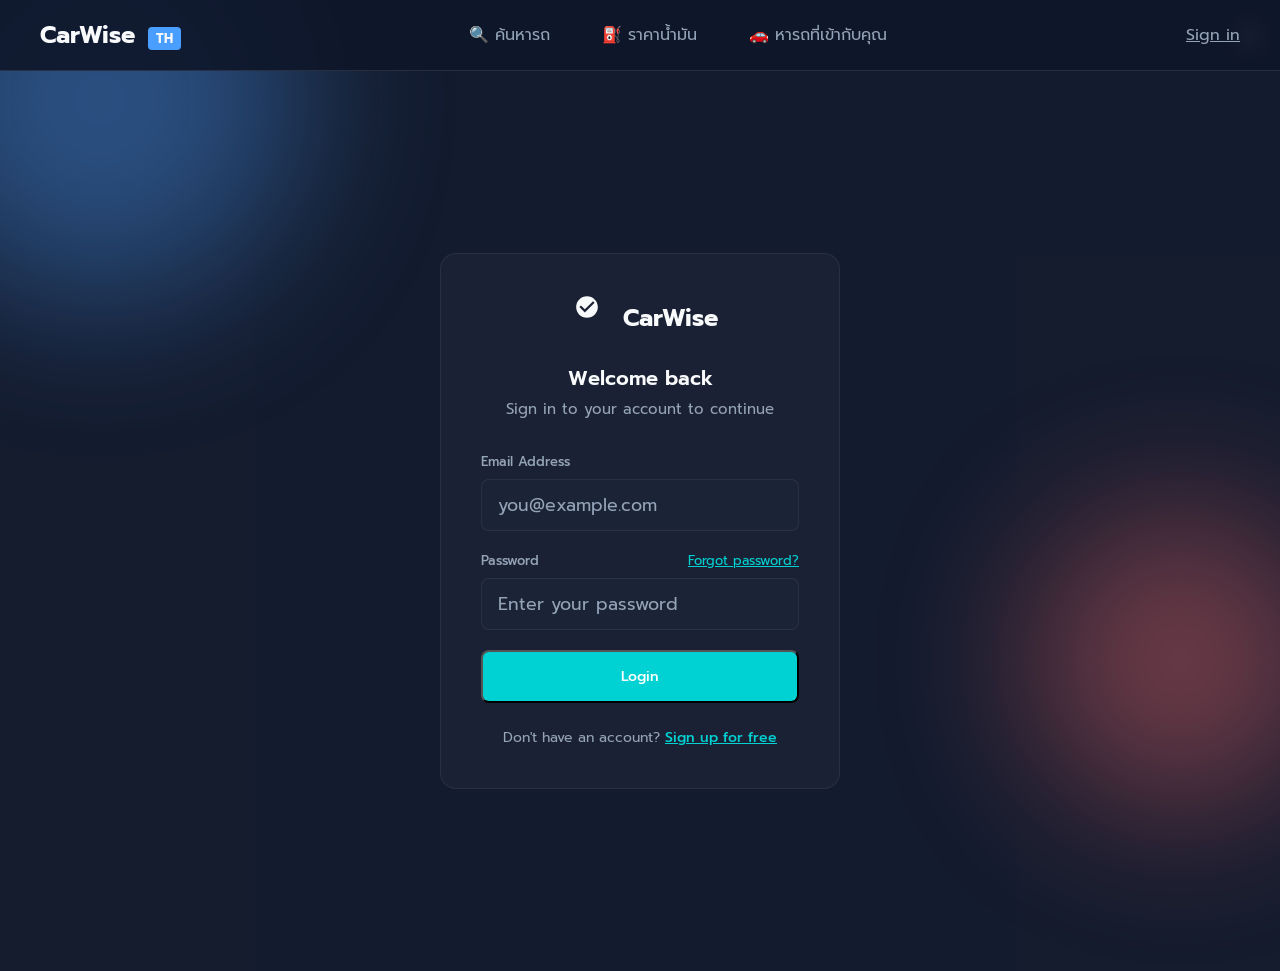
==== login.html @ 29c1f24d "Add files via upload" ====
<!DOCTYPE html>
<html lang="th">

<head>
    <meta charset="UTF-8">
    <meta name="viewport" content="width=device-width, initial-scale=1.0">
    <title>CarWise - อัพเดทราคาน้ำมัน</title>
    <link href="https://fonts.googleapis.com/css2?family=Prompt:wght@300;400;500;600&display=swap" rel="stylesheet">
    <link rel="stylesheet" href="style.css">
</head>

<body>
    <div class="bg-orb orb-1"></div>
    <div class="bg-orb orb-2"></div>

    <div class="mobile-menu-overlay" onclick="closeMobileMenu()"></div>
    <div class="mobile-menu" id="mobileMenu">
        <div class="mobile-menu-header">
            <a href="index.html" class="logo">
                <div class="logo-icon">
                    <svg viewBox="0 0 24 24" fill="currentColor">
                        <path d="M12 2C6.48 2 2 6.48 2 12s4.48 10 10 10 10-4.48 10-10S17.52 2 12 2zm-2 15l-5-5 1.41-1.41L10 14.17l7.59-7.59L19 8l-9 9z"/>
                    </svg>
                </div>
                CarWise
            </a>
            <button class="mobile-menu-close" onclick="closeMobileMenu()">✕</button>
        </div>
        <nav class="mobile-menu-nav">
            <a href="index.html">🔍 ค้นหารถ</a>
            <a href="oil.html">⛽ ราคาน้ำมัน</a>
            <a href="quiz.html">🚗 หารถที่เข้ากับคุณ</a>
        </nav>
        <div class="mobile-menu-footer">
            <div id="mobileUserInfo" style="font-size:0.9rem;color:var(--text-secondary);">CarWise</div>
        </div>
    </div>

    <nav class="navbar">
        <div class="logo">CarWise <span class="badge">TH</span></div>
        <div class="nav-menu">
            <a href="index.html" class="nav-link">🔍 ค้นหารถ</a>
            <a href="oil.html" class="nav-link ">⛽ ราคาน้ำมัน</a>
            <a href="quiz.html" class="nav-link">🚗 หารถที่เข้ากับคุณ</a>
        </div>
        <button class="mobile-menu-btn" onclick="toggleMobileMenu()" aria-label="Open menu">
            <svg viewBox="0 0 24 24" fill="none" stroke="currentColor" stroke-width="2" width="20" height="20">
                <line x1="3" y1="6" x2="21" y2="6"></line>
                <line x1="3" y1="12" x2="21" y2="12"></line>
                <line x1="3" y1="18" x2="21" y2="18"></line>
            </svg>
        </button>
        <div class="nav-right" id="navRight">
            <div id="userArea"></div>
        </div>
    </nav>

    <div class="login-theme-toggle">
        <div class="theme-toggle">
            <button class="theme-btn theme-btn-snow active" onclick="setTheme('snow')" title="Snow Edition">
                <svg viewBox="0 0 24 24" fill="none" stroke="currentColor" stroke-width="2">
                    <circle cx="12" cy="12" r="5" />
                    <line x1="12" y1="1" x2="12" y2="3" />
                    <line x1="12" y1="21" x2="12" y2="23" />
                    <line x1="4.22" y1="4.22" x2="5.64" y2="5.64" />
                    <line x1="18.36" y1="18.36" x2="19.78" y2="19.78" />
                    <line x1="1" y1="12" x2="3" y2="12" />
                    <line x1="21" y1="12" x2="23" y2="12" />
                    <line x1="4.22" y1="19.78" x2="5.64" y2="18.36" />
                    <line x1="18.36" y1="5.64" x2="19.78" y2="4.22" />
                </svg>
            </button>
            <button class="theme-btn theme-btn-carbon" onclick="setTheme('carbon')" title="Carbon Edition">
                <svg viewBox="0 0 24 24" fill="none" stroke="currentColor" stroke-width="2">
                    <path d="M21 12.79A9 9 0 1 1 11.21 3 7 7 0 0 0 21 12.79z" />
                </svg>
            </button>
        </div>
    </div>

    <!-- Login Page -->
    <div class="login-page">
        <div class="login-container">
            <div class="login-card">
                <div class="login-header">
                    <div class="login-logo">
                        <div class="logo-icon">
                            <svg viewBox="0 0 24 24" fill="currentColor">
                                <path
                                    d="M12 2C6.48 2 2 6.48 2 12s4.48 10 10 10 10-4.48 10-10S17.52 2 12 2zm-2 15l-5-5 1.41-1.41L10 14.17l7.59-7.59L19 8l-9 9z" />
                            </svg>
                        </div>
                        <span>CarWise</span>
                    </div>
                    <h1 class="login-title">Welcome back</h1>
                    <p class="login-subtitle">Sign in to your account to continue</p>
                </div>

                <form class="login-form" onsubmit="loginUser(event)">
                    <div class="form-group">
                        <label class="form-label">Email Address</label>
                        <input id="login-email" type="email" class="form-input" placeholder="you@example.com" required>
                    </div>

                    <div class="form-group">
                        <div
                            style="display: flex; justify-content: space-between; align-items: center; margin-bottom: 0.5rem;">
                            <label class="form-label" style="margin-bottom: 0;">Password</label>
                            <a href="#" style="font-size: 0.8125rem; color: var(--accent);">Forgot password?</a>
                        </div>
                        <input id="login-password" type="password" class="form-input" placeholder="Enter your password"
                            required>
                    </div>

                    <button type="submit" class="btn btn-primary">
                        Login
                    </button>
                </form>

                <p class="login-footer">
                    Don't have an account? <a href="register.html">Sign up for free</a>
                </p>
            </div>

        </div>
    </div>

    <script src="javascript.js"></script>
</body>

</html>
---- style.css ----
:root {
    --primary: #4a9eff;
    --secondary: #ff6b6b;
    --accent: #00d2d3;
    --dark-bg: #0f172a;
    --card-bg: rgba(30, 41, 59, 0.7);
    --text-main: #f8fafc;
    --text-muted: #94a3b8;
    --glass-border: 1px solid rgba(255, 255, 255, 0.1);
}

* {
    margin: 0;
    padding: 0;
    box-sizing: border-box;
    font-family: 'Prompt', sans-serif;
}

body {
    background-color: var(--dark-bg);
    color: var(--text-main);
    min-height: 100vh;
    overflow-x: hidden;
    position: relative;
}

/* Background Effects */
.bg-orb {
    position: fixed;
    border-radius: 50%;
    filter: blur(80px);
    z-index: -1;
    opacity: 0.4;
}
.orb-1 { width: 400px; height: 400px; background: var(--primary); top: -100px; left: -100px; }
.orb-2 { width: 300px; height: 300px; background: var(--secondary); bottom: 10%; right: -50px; }

/* Navbar */
.navbar {
    display: flex;
    justify-content: space-between;
    align-items: center;
    padding: 20px 40px;
    background: rgba(15, 23, 42, 0.8);
    backdrop-filter: blur(10px);
    position: sticky;
    top: 0;
    z-index: 100;
    border-bottom: var(--glass-border);
}

.logo {
    font-size: 1.5rem;
    font-weight: 700;
    color: var(--text-main);
}

.badge {
    font-size: 0.8rem;
    background: var(--primary);
    padding: 2px 8px;
    border-radius: 4px;
    margin-left: 5px;
}

.oil-ticker {
    font-size: 0.9rem;
    color: var(--accent);
    background: rgba(0, 210, 211, 0.1);
    padding: 8px 16px;
    border-radius: 20px;
    border: 1px solid rgba(0, 210, 211, 0.2);
}

/* Hero Section */
.hero {
    padding: 60px 20px 40px;
    text-align: center;
}

h1 {
    font-size: 3.5rem;
    line-height: 1.2;
    margin-bottom: 20px;
}

.highlight {
    background: linear-gradient(120deg, var(--primary), var(--accent));
    background-clip: text;
    -webkit-background-clip: text;
    -webkit-text-fill-color: transparent;
}

.subtitle {
    color: var(--text-muted);
    font-size: 1.1rem;
    margin-bottom: 40px;
}

/* Search Box */
.search-container {
    max-width: 600px;
    margin: 0 auto 30px;
}

.search-box {
    position: relative;
    display: flex;
    background: rgba(255, 255, 255, 0.05);
    border: var(--glass-border);
    border-radius: 50px;
    padding: 5px;
    transition: all 0.3s ease;
}

.search-box:focus-within {
    background: rgba(255, 255, 255, 0.1);
    box-shadow: 0 0 20px rgba(74, 158, 255, 0.2);
    border-color: var(--primary);
}

input {
    flex: 1;
    background: transparent;
    border: none;
    padding: 15px 25px;
    font-size: 1.1rem;
    color: var(--text-main);
    outline: none;
}

button#searchBtn {
    background: var(--primary);
    border: none;
    width: 50px;
    height: 50px;
    border-radius: 50%;
    color: white;
    cursor: pointer;
    transition: transform 0.2s;
    display: flex;
    align-items: center;
    justify-content: center;
}

button#searchBtn:hover {
    transform: scale(1.05);
    background: #3b82f6;
}

/* Quick Tags */
.quick-tags {
    display: flex;
    justify-content: center;
    gap: 10px;
    flex-wrap: wrap;
    margin-top: 20px;
}

.quick-tags span {
    color: var(--text-muted);
    align-self: center;
}

.quick-tags button {
    background: rgba(255, 255, 255, 0.05);
    border: var(--glass-border);
    color: var(--text-muted);
    padding: 6px 14px;
    border-radius: 20px;
    cursor: pointer;
    font-size: 0.9rem;
    transition: all 0.2s;
}

.quick-tags button:hover {
    background: rgba(255, 255, 255, 0.15);
    color: var(--text-main);
}

/* Results Grid */
.container {
    max-width: 1200px;
    margin: 0 auto;
    padding: 20px;
}

.result-grid {
    display: grid;
    grid-template-columns: repeat(auto-fill, minmax(320px, 1fr));
    gap: 25px;
}

/* Car Card */
.car-card {
    background: var(--card-bg);
    border: var(--glass-border);
    border-radius: 20px;
    overflow: hidden;
    transition: transform 0.3s ease, box-shadow 0.3s ease;
    backdrop-filter: blur(10px);
}

.car-card:hover {
    transform: translateY(-5px);
    box-shadow: 0 15px 30px rgba(0, 0, 0, 0.3);
    border-color: rgba(74, 158, 255, 0.3);
}

.car-img-wrapper {
    width: 100%;
    height: 220px;
    overflow: hidden;
    position: relative;
    background: #1e293b;
}

.car-img-wrapper img {
    width: 100%;
    height: 100%;
    object-fit: cover;
    transition: transform 0.5s ease;
}

.car-card:hover .car-img-wrapper img {
    transform: scale(1.05);
}

.car-content {
    padding: 20px;
}

.car-header {
    display: flex;
    justify-content: space-between;
    align-items: start;
    margin-bottom: 15px;
}

.car-title h3 {
    font-size: 1.2rem;
    color: var(--text-main);
    margin-bottom: 5px;
}

.car-year {
    font-size: 0.85rem;
    color: var(--text-muted);
    background: rgba(255, 255, 255, 0.05);
    padding: 2px 8px;
    border-radius: 6px;
}

.fuel-cost-box {
    background: rgba(0, 210, 211, 0.1);
    border: 1px solid rgba(0, 210, 211, 0.2);
    border-radius: 12px;
    padding: 10px;
    margin-bottom: 15px;
    text-align: center;
}

.cost-label {
    font-size: 0.8rem;
    color: var(--text-muted);
    display: block;
}

.cost-value {
    font-size: 1.4rem;
    font-weight: 700;
    color: var(--accent);
}

.cost-unit {
    font-size: 0.9rem;
    color: var(--accent);
}

.specs-grid {
    display: grid;
    grid-template-columns: 1fr 1fr;
    gap: 10px;
}

.spec-item {
    display: flex;
    align-items: center;
    gap: 8px;
    font-size: 0.9rem;
    color: var(--text-muted);
}

.spec-item i {
    width: 20px;
    text-align: center;
}

footer {
    text-align: center;
    padding: 40px;
    color: var(--text-muted);
    font-size: 0.9rem;
}

@media (max-width: 768px) {
    h1 { font-size: 2.5rem; }
    .navbar { padding: 15px 20px; flex-direction: column; gap: 15px; }
    .hero { padding-top: 20px; }
}
:root {
    --primary: #4a9eff;
    --secondary: #ff6b6b;
    --accent: #00d2d3;
    --dark-bg: #0f172a;
    --card-bg: rgba(30, 41, 59, 0.7);
    --text-main: #f8fafc;
    --text-muted: #94a3b8;
    --glass-border: 1px solid rgba(255, 255, 255, 0.1);

    /* Added variables used by legacy/login styles */
    --bg-primary: rgba(255, 255, 255, 0.03);
    --bg-secondary: rgba(255, 255, 255, 0.02);
    --border-color: rgba(255, 255, 255, 0.06);
    --text-primary: #f8fafc;
    --text-secondary: #94a3b8;
    --accent-hover: #00b8b9;
    --accent-light: rgba(0, 210, 211, 0.08);
    --transition: all 0.2s ease;
    --bg-surface: rgba(30, 41, 59, 0.6);
}

* { margin: 0; padding: 0; box-sizing: border-box; font-family: 'Prompt', sans-serif; }

body { background-color: var(--dark-bg); color: var(--text-main); min-height: 100vh; overflow-x: hidden; }

/* Background */
.bg-orb { position: fixed; border-radius: 50%; filter: blur(80px); z-index: -1; opacity: 0.4; }
.orb-1 { width: 400px; height: 400px; background: var(--primary); top: -100px; left: -100px; }
.orb-2 { width: 300px; height: 300px; background: var(--secondary); bottom: 10%; right: -50px; }

/* Navbar Styles */
.navbar {
    display: flex;
    justify-content: space-between;
    align-items: center;
    padding: 15px 40px;
    background: rgba(15, 23, 42, 0.9);
    backdrop-filter: blur(10px);
    position: sticky;
    top: 0;
    z-index: 100;
    border-bottom: var(--glass-border);
}

.logo { font-size: 1.5rem; font-weight: 700; color: var(--text-main); }
.badge { font-size: 0.8rem; background: var(--primary); padding: 2px 8px; border-radius: 4px; margin-left: 5px; }

.nav-menu { display: flex; gap: 20px; }
.nav-right { display:flex; align-items:center; gap:12px; margin-left:12px; }
.nav-link {
    text-decoration: none;
    color: var(--text-muted);
    font-size: 1rem;
    padding: 8px 16px;
    border-radius: 8px;
    transition: all 0.3s;
}
.user-btn { background: transparent; border: none; color: var(--text-main); display:flex; align-items:center; gap:8px; cursor:pointer; }
.user-avatar { width:32px; height:32px; border-radius:50%; background:var(--primary); display:flex; align-items:center; justify-content:center; font-weight:700; color:#fff; }
.user-name { font-size:0.95rem; color:var(--text-main); }
.nav-link:hover { color: var(--text-main); background: rgba(255, 255, 255, 0.05); }
.nav-link.active { background: rgba(74, 158, 255, 0.2); color: var(--primary); font-weight: 500; }

/* Hero & Search */
.hero { padding: 60px 20px 40px; text-align: center; }
h1 { font-size: 3rem; margin-bottom: 20px; }
.highlight { background: linear-gradient(120deg, var(--primary), var(--accent)); background-clip: text; -webkit-background-clip: text; -webkit-text-fill-color: transparent; }
.subtitle { color: var(--text-muted); margin-bottom: 30px; }

.search-container { max-width: 600px; margin: 0 auto 30px; }
.search-box { display: flex; background: rgba(255, 255, 255, 0.05); border: var(--glass-border); border-radius: 50px; padding: 5px; }
input { flex: 1; background: transparent; border: none; padding: 15px 25px; font-size: 1.1rem; color: var(--text-main); outline: none; }
button#searchBtn { background: var(--primary); border: none; width: 50px; height: 50px; border-radius: 50%; color: white; cursor: pointer; display: flex; align-items: center; justify-content: center; transition: 0.3s; }
button#searchBtn:hover { transform: scale(1.05); }

/* Quick Tags */
.quick-tags { display: flex; justify-content: center; gap: 10px; flex-wrap: wrap; margin-top: 20px; }
.quick-tags span { color: var(--text-muted); align-self: center; }
.quick-tags button { background: rgba(255, 255, 255, 0.05); border: var(--glass-border); color: var(--text-muted); padding: 6px 14px; border-radius: 20px; cursor: pointer; transition: 0.2s; }
.quick-tags button:hover { background: rgba(255, 255, 255, 0.15); color: var(--text-main); }

/* Grid Layouts */
.container { max-width: 1200px; margin: 0 auto; padding: 20px; }
.result-grid { display: grid; grid-template-columns: repeat(auto-fill, minmax(320px, 1fr)); gap: 25px; }

/* Car Card */
.car-card { background: var(--card-bg); border: var(--glass-border); border-radius: 20px; overflow: hidden; transition: 0.3s; backdrop-filter: blur(10px); }
.car-card:hover { transform: translateY(-5px); box-shadow: 0 15px 30px rgba(0,0,0,0.3); }
.car-img-wrapper { height: 200px; background: #1e293b; }
.car-img-wrapper img { width: 100%; height: 100%; object-fit: cover; }
.car-content { padding: 20px; }
.car-title h3 { font-size: 1.2rem; margin-bottom: 5px; }
.car-year { font-size: 0.85rem; color: var(--text-muted); background: rgba(255,255,255,0.05); padding: 2px 8px; border-radius: 6px; }
.fuel-cost-box { background: rgba(0, 210, 211, 0.1); border: 1px solid rgba(0, 210, 211, 0.2); border-radius: 12px; padding: 10px; margin: 15px 0; text-align: center; }
.cost-value { font-size: 1.4rem; font-weight: 700; color: var(--accent); }
.cost-unit { font-size: 0.9rem; color: var(--accent); }
.specs-grid { display: grid; grid-template-columns: 1fr 1fr; gap: 10px; font-size: 0.9rem; color: var(--text-muted); }

/* Oil Page Styles */
.page-header { text-align: center; margin-bottom: 40px; }
.oil-grid { display: grid; grid-template-columns: repeat(auto-fit, minmax(250px, 1fr)); gap: 20px; }
.loading-box { grid-column: 1/-1; text-align: center; font-size: 1.2rem; color: var(--primary); padding: 50px; }

.oil-card {
    background: var(--card-bg);
    border: var(--glass-border);
    border-radius: 20px;
    padding: 25px;
    position: relative;
    overflow: hidden;
    transition: 0.3s;
}
.oil-card:hover { transform: translateY(-5px); border-color: var(--primary); }
.oil-card::before {
    content: ''; position: absolute; top: 0; left: 0; width: 5px; height: 100%;
    background: var(--color-bar, #ccc);
}
.oil-name { font-size: 1.1rem; color: #ffffff; margin-bottom: 10px; }
.oil-price { font-size: 2.5rem; font-weight: 700; color: var(--text-main); }
.oil-unit { font-size: 1rem; color: #cacccf; }
.oil-diff { font-size: 0.9rem; margin-top: 10px; display: inline-block; padding: 4px 10px; border-radius: 20px; }
.diff-up { color: #ff6b6b; background: rgba(255, 107, 107, 0.1); }
.diff-down { color: #00d2d3; background: rgba(0, 210, 211, 0.1); }
.diff-same { color: #94a3b8; background: rgba(148, 163, 184, 0.1); }

/* Mobile */
@media (max-width: 768px) {
    .navbar { flex-direction: column; gap: 15px; padding: 15px; }
    h1 { font-size: 2rem; }
}

/* Responsive size tweaks for menu, search and general typography */
@media (max-width: 1024px) {
    h1 { font-size: 2.4rem; }
    .navbar { padding: 14px 24px; }
    .logo { font-size: 1.25rem; }
    .nav-link { font-size: 0.95rem; padding: 7px 12px; }
    .search-container { max-width: 520px; }
    .search-box { padding: 4px; }
    input { padding: 12px 18px; }
    button#searchBtn { width: 46px; height: 46px; }
}

@media (max-width: 768px) {
    h1 { font-size: 1.9rem; }
    .navbar { padding: 12px 18px; }
    .logo { font-size: 1.1rem; }
    .badge { font-size: 0.72rem; padding: 2px 6px; }
    .nav-link { font-size: 0.92rem; padding: 8px 10px; }
    .search-container { max-width: 420px; }
    .search-box { padding: 4px; border-radius: 40px; }
    input { padding: 11px 14px; font-size: 0.98rem; }
    button#searchBtn { width: 44px; height: 44px; }
    .car-img-wrapper { height: 180px; }
    .login-card { padding: 1.75rem; }
    .form-input { padding: 0.65rem 0.9rem; }
    .btn-primary { padding: 0.72rem; }
    .mobile-menu { width: 260px; }
}

@media (max-width: 480px) {
    h1 { font-size: 1.6rem; }
    .navbar { padding: 10px 12px; }
    .logo { font-size: 1rem; }
    .nav-link { font-size: 0.88rem; padding: 6px 8px; }
    .search-container { max-width: 360px; }
    input { padding: 10px 12px; font-size: 0.95rem; }
    button#searchBtn { width: 40px; height: 40px; }
    .car-img-wrapper { height: 150px; }
    .mobile-menu { width: 220px; }
    .mobile-menu-nav a { padding: 10px 6px; font-size: 0.95rem; }
    .login-card { padding: 1.25rem; }
    .login-title { font-size: 1.05rem; }
}


.login-page {
    min-height: 100vh;
    display: flex;
    align-items: center;
    justify-content: center;
    padding: 2rem;
    background: var(--bg-secondary);
}

.login-container {
    width: 100%;
    max-width: 400px;
}

.login-card {
    background: var(--bg-primary);
    border: 1px solid var(--border-color);
    border-radius: 16px;
    padding: 2.5rem;
}

.login-header {
    text-align: center;
    margin-bottom: 2rem;
}

.login-logo {
    display: flex;
    align-items: center;
    justify-content: center;
    gap: 0.75rem;
    margin-bottom: 1.5rem;
}

.login-logo .logo-icon {
    width: 48px;
    height: 48px;
}

.login-logo .logo-icon svg {
    width: 26px;
    height: 26px;
}

.login-logo span {
    font-size: 1.5rem;
    font-weight: 700;
    color: var(--text-primary);
}

.login-title {
    font-size: 1.25rem;
    font-weight: 600;
    color: var(--text-primary);
    margin-bottom: 0.5rem;
}

.login-subtitle {
    font-size: 0.9375rem;
    color: var(--text-secondary);
}

.login-form {
    margin-bottom: 1.5rem;
    text-align: left;
}

.login-form .btn-primary {
    width: 100%;
    padding: 0.875rem;
}

.login-divider {
    display: flex;
    align-items: center;
    gap: 1rem;
    margin: 1.5rem 0;
}

.login-divider span {
    font-size: 0.8125rem;
    color: var(--text-secondary);
}

.login-divider::before,
.login-divider::after {
    content: "";
    flex: 1;
    height: 1px;
    background: var(--border-color);
}

.login-footer {
    text-align: center;
    font-size: 0.875rem;
    color: var(--text-secondary);
}

.login-footer a {
    color: var(--accent);
    font-weight: 500;
}

.login-footer a:hover {
    color: var(--accent-hover);
}

.login-theme-toggle {
    position: fixed;
    top: 1.5rem;
    right: 1.5rem;
}

.btn {
    display: inline-flex;
    align-items: center;
    justify-content: center;
    gap: 0.5rem;
    padding: 0.625rem 1.25rem;
    font-size: 0.875rem;
    font-weight: 500;
    border-radius: 8px;
    transition: var(--transition);
}

.btn svg {
    width: 16px;
    height: 16px;
}

.btn-primary {
    background: var(--accent);
    color: white;
}

.btn-primary:hover {
    background: var(--accent-hover);
}

.btn-secondary {
    background: var(--bg-surface);
    color: var(--text-primary);
    border: 1px solid var(--border-color);
}

.btn-secondary:hover {
    border-color: var(--accent);
    color: var(--accent);
}

.btn-ghost {
    color: var(--text-secondary);
}

.btn-ghost:hover {
    color: var(--accent);
    background: var(--accent-light);
}

/* ===== Form Elements ===== */
.form-group {
    margin-bottom: 1.25rem;
}

.form-label {
    display: block;
    font-size: 0.8125rem;
    font-weight: 500;
    color: var(--text-secondary);
    margin-bottom: 0.5rem;
}

.form-input {
    width: 100%;
    padding: 0.75rem 1rem;
    background: var(--bg-surface);
    border: 1px solid var(--border-color);
    border-radius: 8px;
    color: var(--text-primary);
    transition: var(--transition);
}

.form-input:hover {
    border-color: var(--text-secondary);
}

.form-input:focus {
    outline: none;
    border-color: var(--accent);
    box-shadow: 0 0 0 3px var(--accent-light);
}

.form-input::placeholder {
    color: var(--text-secondary);
}

/* Ensure remember checkbox sits on the left with proper spacing */
.login-form input[type="checkbox"] {
    width: 16px;
    height: 16px;
    accent-color: var(--accent);
    margin-right: -110px;
    vertical-align: middle;
}

.login-form label[for="remember"] {
    font-size: 0.875rem;
    color: var(--text-secondary);
    cursor: pointer;
}

/* Row wrapper for remember checkbox to ensure left alignment */
.remember-row {
    display: flex;
    align-items: center;
    gap: 0.5rem;
    margin-bottom: 1.5rem;
    justify-content: flex-start;
}

/* ===== Tables ===== */
.table-container {
    overflow-x: auto;
}

table {
    width: 100%;
    border-collapse: collapse;
}

th, td {
    padding: 1rem;
    text-align: left;
    border-bottom: 1px solid var(--border-color);
}

th {
    font-size: 0.75rem;
    font-weight: 600;
    text-transform: uppercase;
    letter-spacing: 0.05em;
    color: var(--text-secondary);
    background: var(--bg-surface);
}

td {
    font-size: 0.875rem;
    color: var(--text-primary);
}

tr:hover td {
    background: var(--bg-surface);
}

/* ===== Mobile Menu ===== */
.mobile-menu-overlay {
    position: fixed;
    inset: 0;
    background: rgba(0,0,0,0.6);
    opacity: 0;
    pointer-events: none;
    transition: opacity 0.25s ease;
    z-index: 90;
}

.mobile-menu {
    position: fixed;
    top: 0;
    left: 0;
    height: 100vh;
    width: 280px;
    max-width: 80%;
    background: linear-gradient(180deg, rgba(255,255,255,0.02), rgba(255,255,255,0.01));
    border-right: var(--glass-border);
    transform: translateX(-110%);
    transition: transform 0.28s ease;
    z-index: 95;
    display: flex;
    flex-direction: column;
    padding: 1rem;
}

.mobile-menu.open { transform: translateX(0); }
.mobile-menu-overlay.open { opacity: 1; pointer-events: auto; }

.mobile-menu-header { display:flex; align-items:center; justify-content:space-between; gap:8px; margin-bottom:1rem; }
.mobile-menu-header .logo { display:flex; align-items:center; gap:0.6rem; font-weight:700; color:var(--text-main); }
.mobile-menu-nav { display:flex; flex-direction:column; gap:0.5rem; padding-top:6px; }
.mobile-menu-nav a { color:var(--text-main); text-decoration:none; padding:10px 8px; border-radius:8px; }
.mobile-menu-nav a:hover { background: rgba(255,255,255,0.03); color:var(--accent); }
.mobile-menu-footer { margin-top:auto; padding-top:12px; border-top: 1px solid rgba(255,255,255,0.03); }
.mobile-menu-close { background: transparent; border: none; color: var(--text-main); cursor: pointer; }

/* Mobile menu button inside navbar */
.mobile-menu-btn { display: none; background: transparent; border: none; color: var(--text-main); cursor: pointer; }

@media (max-width: 880px) {
    .nav-menu { display: none; }
    .mobile-menu-btn { display: inline-flex; align-items: center; justify-content: center; gap: 0.4rem; }
}

/* ===== Page Layout ===== */

.page{
min-height:100vh;
display:flex;
flex-direction:column;
align-items:center;
text-align:center;
padding:40px;
max-width:800px;
margin:auto;
}

h1{
color:#66c0ff;
margin-bottom:10px;
}

/* ===== Quiz Container ===== */

.quiz-container{
max-width:700px;
margin:auto;
padding:40px 20px;
text-align:center;
}

.quiz-title{
font-size:38px;
margin-bottom:10px;
color:#3fa9ff;
}

.quiz-subtitle{
opacity:0.8;
margin-bottom:40px;
}

/* ===== Question Layout (Google Form Style) ===== */

.form-grid{
display:grid;
grid-template-columns:1fr;
gap:25px;
margin-top:30px;
width:100%;
}

/* ===== Question Card ===== */

.card{
background:#0f2a4a;
padding:25px;
border-radius:12px;
text-align:left;
box-shadow:0 8px 20px rgba(0,0,0,0.4);
width:100%;
}

.card h3{
color:#3fa9ff;
margin-bottom:10px;
}

.card label{
display:block;
margin:10px 0;
cursor:pointer;
font-size:16px;
}

input[type="radio"]{
margin-right:10px;
}

/* ===== Buttons ===== */

.calc-btn{
margin-top:30px;
padding:15px 40px;
font-size:18px;
background:#3fa9ff;
border:none;
border-radius:30px;
color:white;
cursor:pointer;
}

.calc-btn:hover{
background:#5bb6ff;
}

/* ===== Result Box ===== */

.result-box{
margin-top:30px;
background:#0f2a4a;
padding:30px;
border-radius:15px;
width:100%;
max-width:600px;
font-size:20px;
line-height:1.7;
}

/* ===== Hidden ===== */

.hidden{
display:none;
}

.back-btn{
margin-top:20px;
padding:10px 25px;
background:transparent;
border:1px solid #3fa9ff;
color:#3fa9ff;
border-radius:20px;
cursor:pointer;
}

.back-btn:hover{
background:#3fa9ff;
color:white;
}

.back-btn{
margin-bottom:20px;
padding:10px 25px;
background:transparent;
border:1px solid #3fa9ff;
color:#3fa9ff;
border-radius:20px;
cursor:pointer;
font-size:16px;
}

.back-btn:hover{
background:#3fa9ff;
color:white;
}

.back-btn{
margin-top:15px;
padding:12px 35px;
background:transparent;
border:1px solid #3fa9ff;
color:#3fa9ff;
border-radius:30px;
cursor:pointer;
font-size:16px;
}

.back-btn:hover{
background:#3fa9ff;
color:white;
}

/* Hide desktop menu on mobile */
@media (max-width: 768px) {

  .nav-menu {
    display: none;
  }

  .mobile-menu-btn {
    display: block;
  }

}

.hero {
  padding: 80px 20px;
  text-align: center;
}

.hero h1 {
  font-size: 42px;
}

@media (max-width: 768px) {
  .hero h1 {
    font-size: 26px;
  }

  .subtitle {
    font-size: 14px;
  }
}

.search-box {
  display: flex;
  max-width: 600px;
  margin: auto;
  width: 100%;
}

.search-box input {
  flex: 1;
  padding: 12px;
  font-size: 16px;
}

.search-box button {
  padding: 12px;
}

@media (max-width: 600px) {
  .search-box {
    flex-direction: column;
    gap: 10px;
  }

  .search-box button {
    width: 100%;
  }
}

.quick-tags {
  margin-top: 20px;
  display: flex;
  flex-wrap: wrap;
  gap: 10px;
  justify-content: center;
}

.quick-tags button {
  padding: 8px 14px;
}

.result-grid {
  display: grid;
  grid-template-columns: repeat(auto-fit, minmax(280px, 1fr));
  gap: 20px;
}

.container {
  width: 100%;
  max-width: 1200px;
  margin: auto;
  padding: 20px;
}

.mobile-menu {
  position: fixed;
  top: 0;
  right: -100%;
  width: 250px;
  height: 100%;
  background: #0b2b50;
  transition: 0.3s;
}

.mobile-menu.active {
  right: 0;
}

.mobile-menu-overlay {
  display: none;
}

.mobile-menu-overlay.active {
  display: block;
  position: fixed;
  width: 100%;
  height: 100%;
  background: rgba(0,0,0,0.5);
}
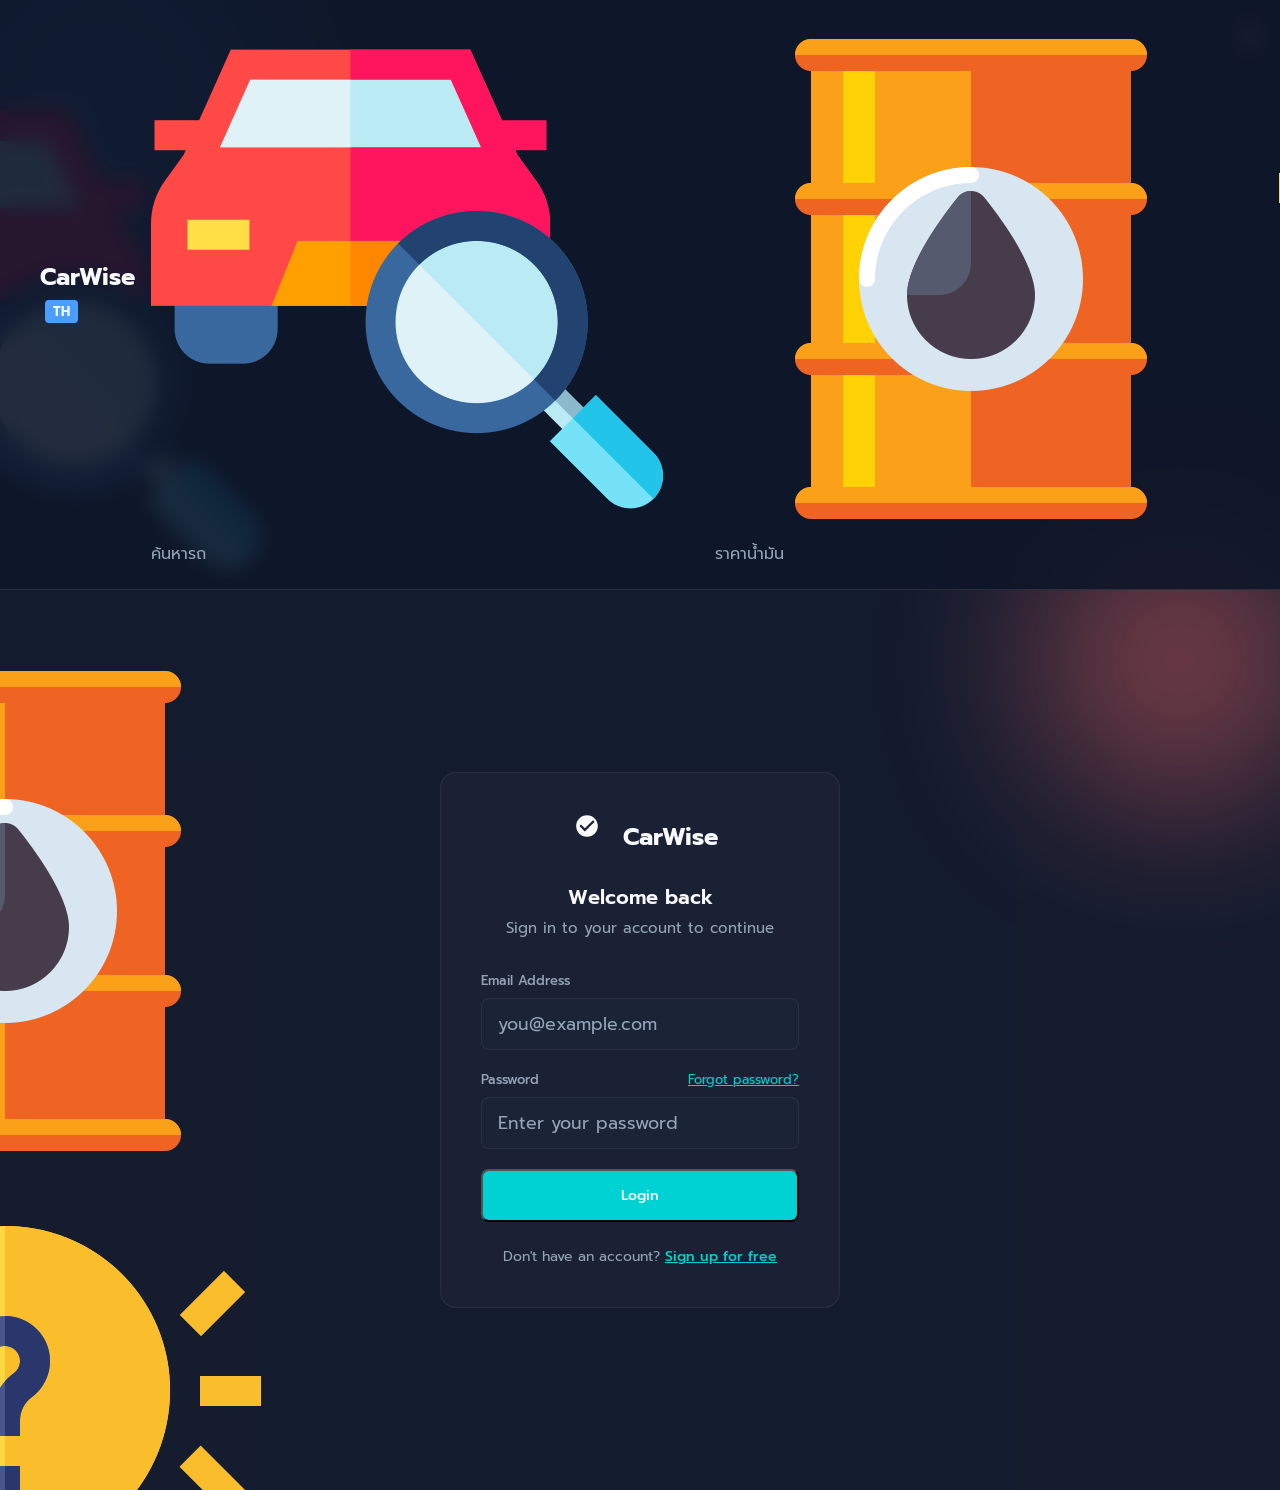
==== commit a7438804: "Add files via upload" ====
--- a/login.html
+++ b/login.html
@@ -27,9 +27,18 @@
             <button class="mobile-menu-close" onclick="closeMobileMenu()">✕</button>
         </div>
         <nav class="mobile-menu-nav">
-            <a href="index.html">🔍 ค้นหารถ</a>
-            <a href="oil.html">⛽ ราคาน้ำมัน</a>
-            <a href="quiz.html">🚗 หารถที่เข้ากับคุณ</a>
+           <a href="index.html" class="nav-link">
+                <img src="icon-images\car.png"  alt="Search" class="nav-icon">
+                 ค้นหารถ
+            </a>
+            <a href="oil.html" class="nav-link">
+                <img src="icon-images\oil-barrel.png"  alt="Oil" class="nav-icon">
+                 ราคาน้ำมัน
+            </a>
+            <a href="quiz.html" class="nav-link">
+                <img src="icon-images/ideas.png"  alt="Quiz" class="nav-icon">
+                 หารถที่เข้ากับคุณ
+            </a>
         </nav>
         <div class="mobile-menu-footer">
             <div id="mobileUserInfo" style="font-size:0.9rem;color:var(--text-secondary);">CarWise</div>
@@ -39,9 +48,18 @@
     <nav class="navbar">
         <div class="logo">CarWise <span class="badge">TH</span></div>
         <div class="nav-menu">
-            <a href="index.html" class="nav-link">🔍 ค้นหารถ</a>
-            <a href="oil.html" class="nav-link ">⛽ ราคาน้ำมัน</a>
-            <a href="quiz.html" class="nav-link">🚗 หารถที่เข้ากับคุณ</a>
+            <a href="index.html" class="nav-link">
+                <img src="icon-images\car.png"  alt="Search" class="nav-icon">
+                 ค้นหารถ
+            </a>
+            <a href="oil.html" class="nav-link">
+                <img src="icon-images\oil-barrel.png"  alt="Oil" class="nav-icon">
+                 ราคาน้ำมัน
+            </a>
+            <a href="quiz.html" class="nav-link">
+                <img src="icon-images/ideas.png"  alt="Quiz" class="nav-icon">
+                 หารถที่เข้ากับคุณ
+            </a>
         </div>
         <button class="mobile-menu-btn" onclick="toggleMobileMenu()" aria-label="Open menu">
             <svg viewBox="0 0 24 24" fill="none" stroke="currentColor" stroke-width="2" width="20" height="20">
--- a/style.css
+++ b/style.css
@@ -354,7 +354,7 @@
 }
 
 .logo { font-size: 1.5rem; font-weight: 700; color: var(--text-main); }
-.badge { font-size: 0.8rem; background: var(--primary); padding: 2px 8px; border-radius: 4px; margin-left: 5px; }
+.badge { font-size: 0.8rem; background: var(--primary); padding: 2px 8px; border-radius: 4px; margin-left: 5px; bottom: 5px; position: relative; }
 
 .nav-menu { display: flex; gap: 20px; }
 .nav-right { display:flex; align-items:center; gap:12px; margin-left:12px; }
@@ -837,7 +837,7 @@
 /* ===== Question Card ===== */
 
 .card{
-background:#0f2a4a;
+background:#0f172a;
 padding:25px;
 border-radius:12px;
 text-align:left;
@@ -846,7 +846,7 @@
 }
 
 .card h3{
-color:#3fa9ff;
+color:var(--accent);
 margin-bottom:10px;
 }
 
@@ -867,22 +867,26 @@
 margin-top:30px;
 padding:15px 40px;
 font-size:18px;
-background:#3fa9ff;
+background:#48a9f9;
 border:none;
 border-radius:30px;
 color:white;
 cursor:pointer;
+transition: background 0.3s, transform 0.3s, box-shadow 0.3s;
 }
 
 .calc-btn:hover{
-background:#5bb6ff;
-}
+transform: scale(1.05);
+border-color: var(--primary);
+box-shadow: 0px 10px 10px rgba(63, 169, 255, 0.4);
+}
+
 
 /* ===== Result Box ===== */
 
 .result-box{
 margin-top:30px;
-background:#0f2a4a;
+background:#0f172a;
 padding:30px;
 border-radius:15px;
 width:100%;
@@ -901,14 +905,15 @@
 margin-top:20px;
 padding:10px 25px;
 background:transparent;
-border:1px solid #3fa9ff;
-color:#3fa9ff;
+border:1px solid var(--accent);
+color:var(--accent);
 border-radius:20px;
 cursor:pointer;
+transition: background 0.3s, color 0.3s;
 }
 
 .back-btn:hover{
-background:#3fa9ff;
+background:var(--accent);
 color:white;
 }
 
@@ -916,15 +921,16 @@
 margin-bottom:20px;
 padding:10px 25px;
 background:transparent;
-border:1px solid #3fa9ff;
-color:#3fa9ff;
+border:1px solid var(--accent);
+color:var(--accent);
 border-radius:20px;
 cursor:pointer;
 font-size:16px;
+transition: background 0.3s, color 0.3s;
 }
 
 .back-btn:hover{
-background:#3fa9ff;
+background:var(--accent);
 color:white;
 }
 
@@ -932,15 +938,16 @@
 margin-top:15px;
 padding:12px 35px;
 background:transparent;
-border:1px solid #3fa9ff;
-color:#3fa9ff;
+border:1px solid var(--accent);
+color:var(--accent);
 border-radius:30px;
 cursor:pointer;
 font-size:16px;
+transition: background 0.3s, color 0.3s;
 }
 
 .back-btn:hover{
-background:#3fa9ff;
+background:var(--accent);
 color:white;
 }
 
